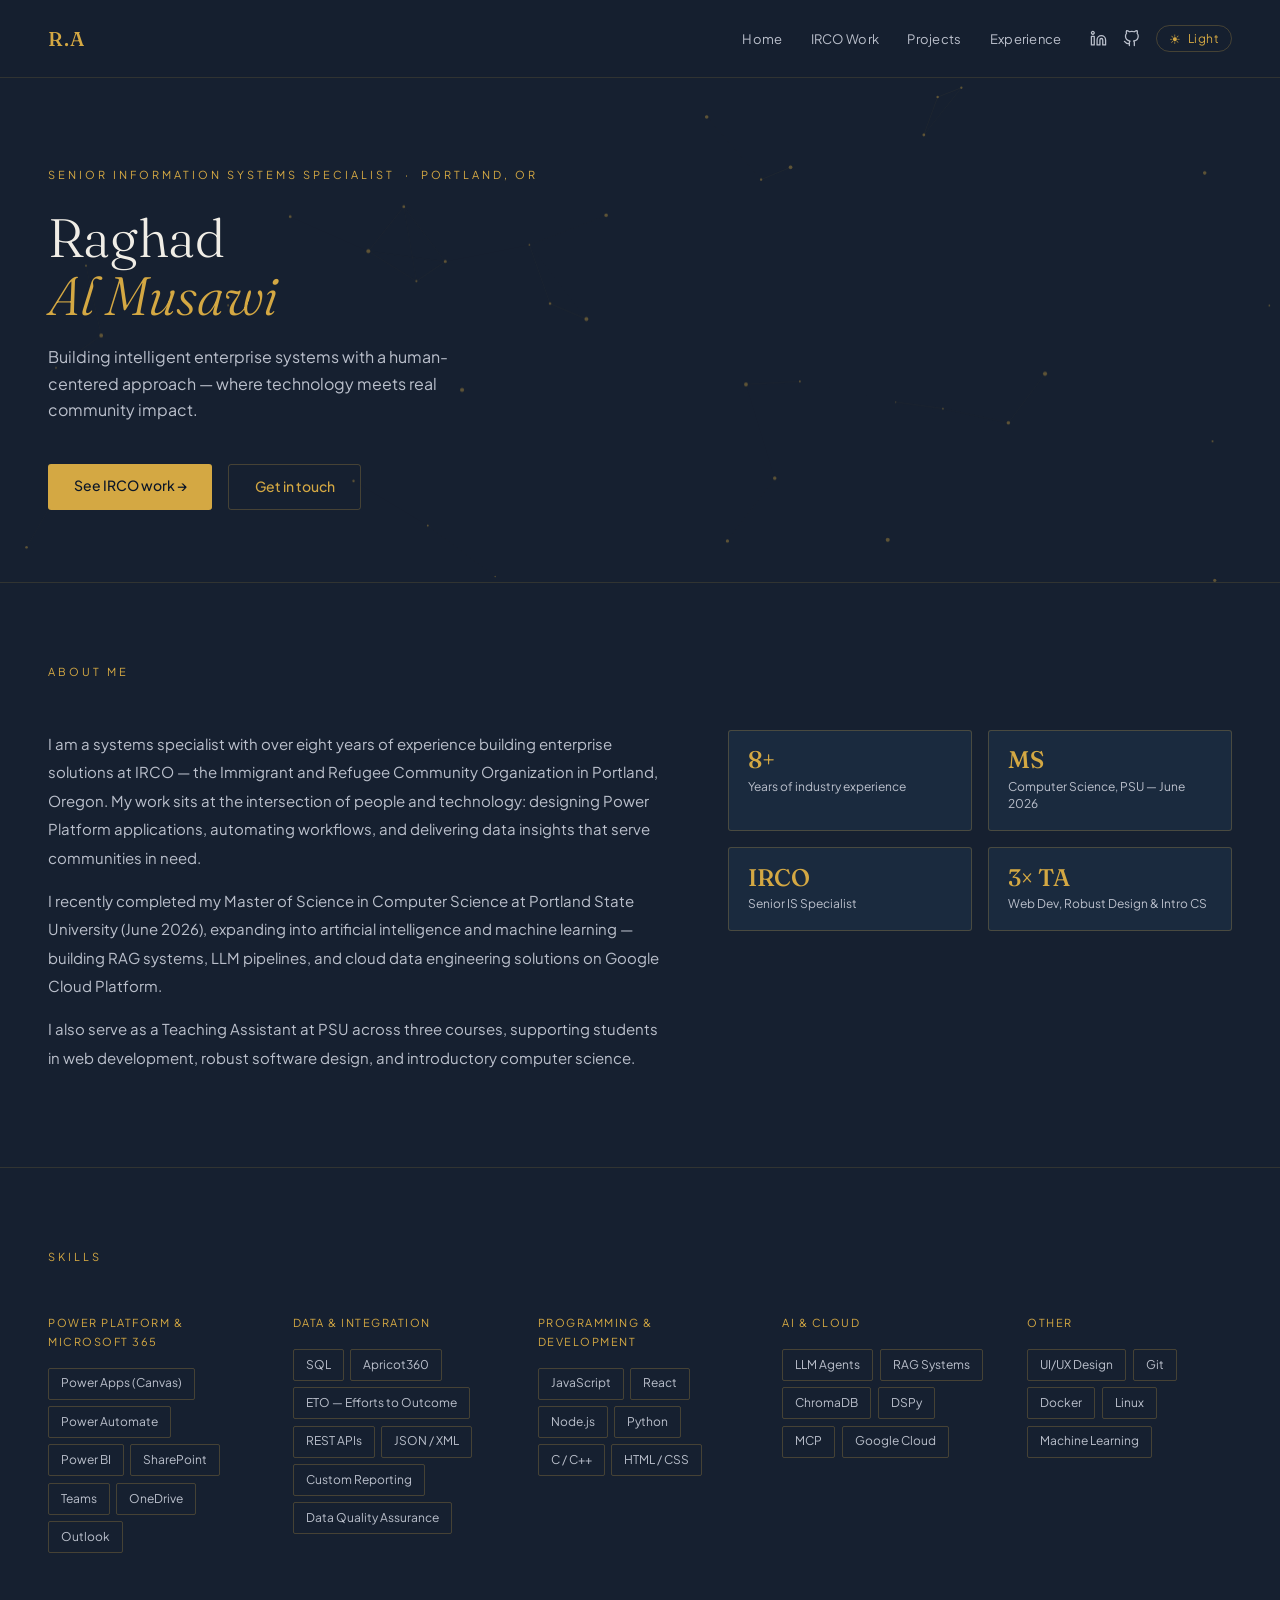
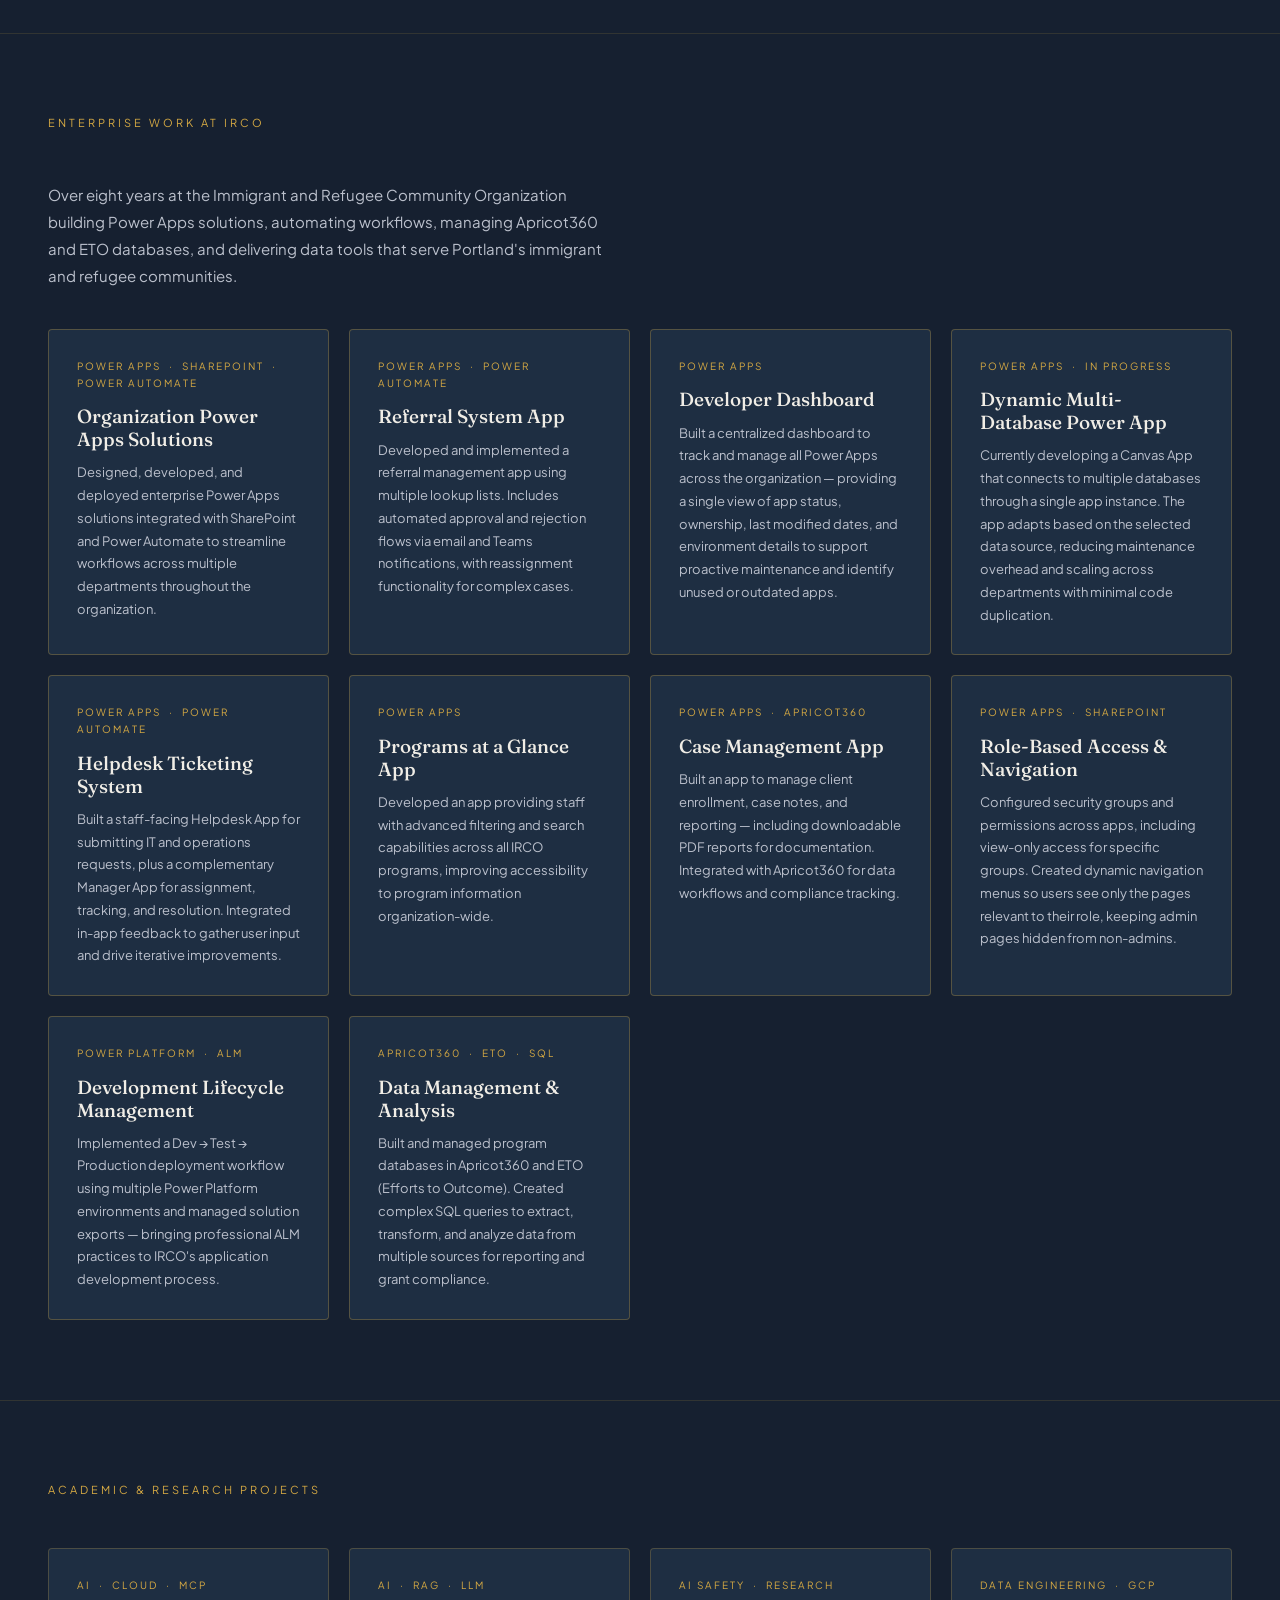
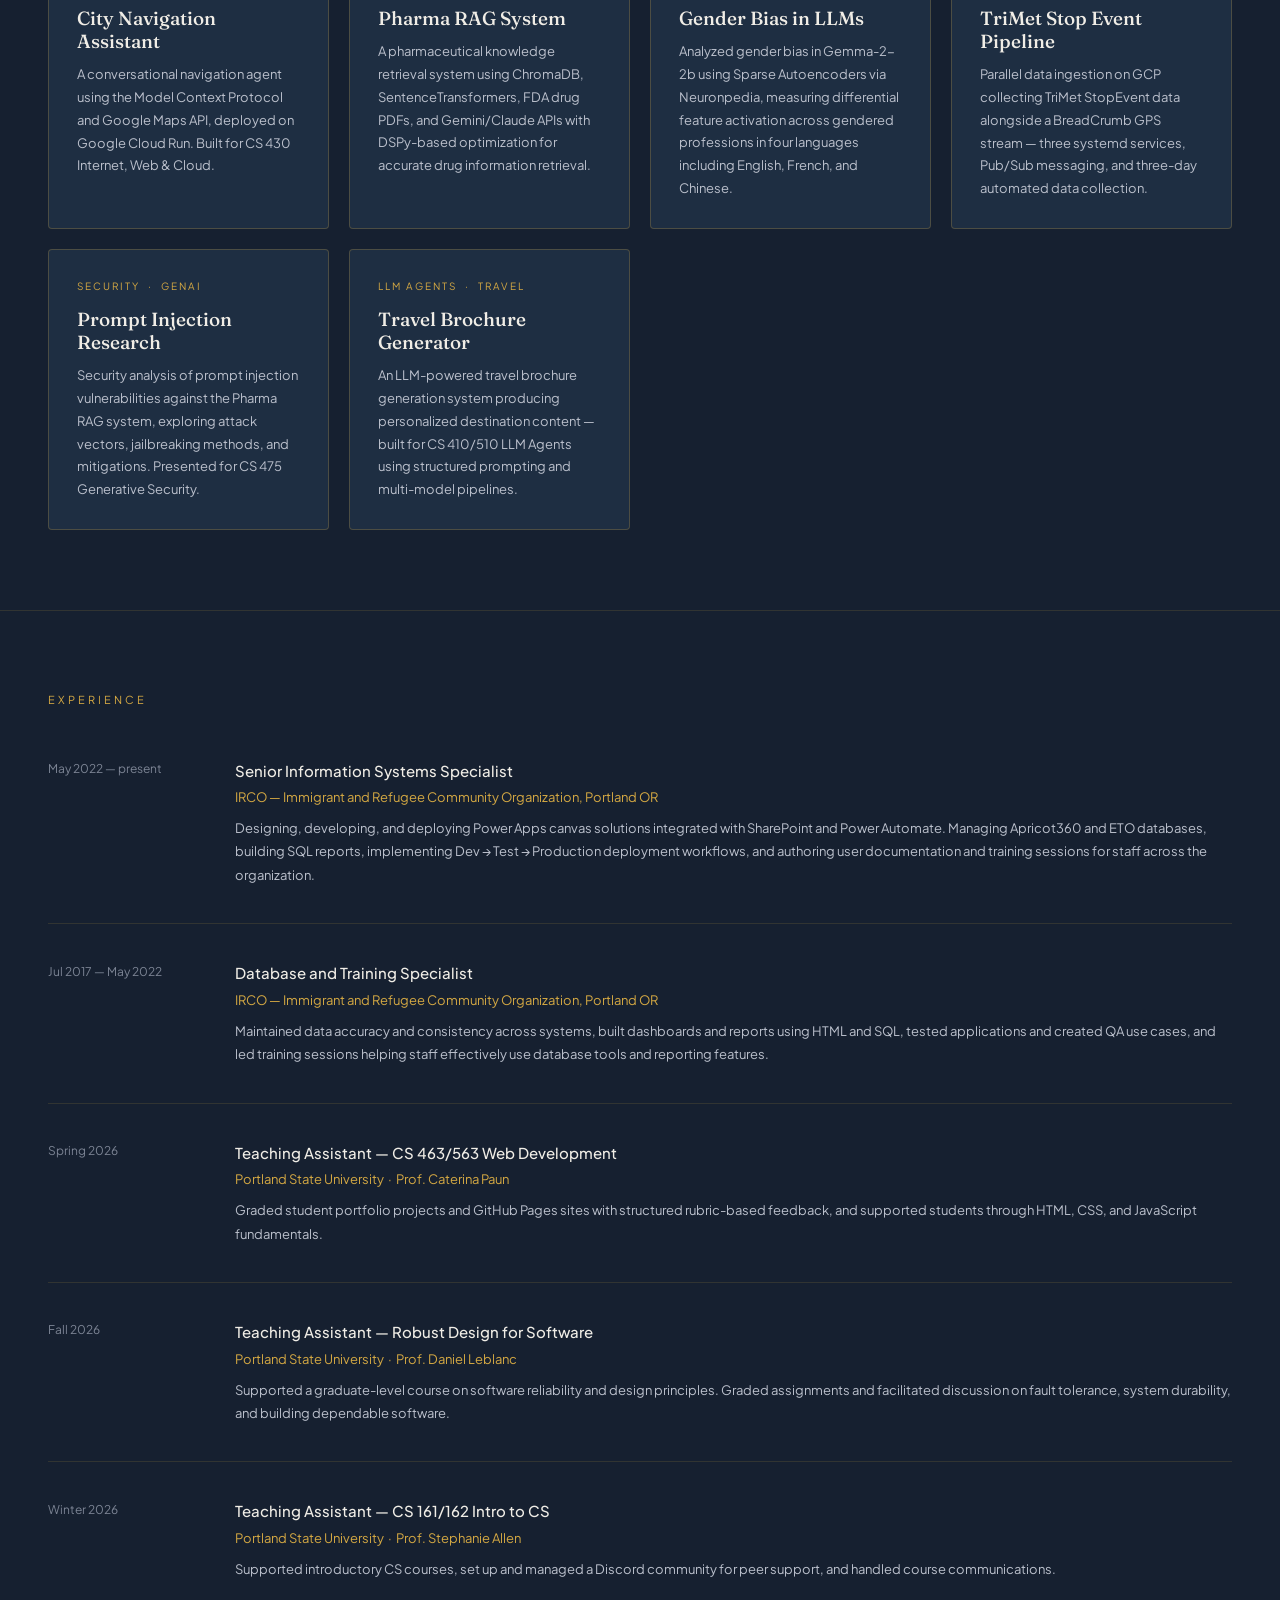
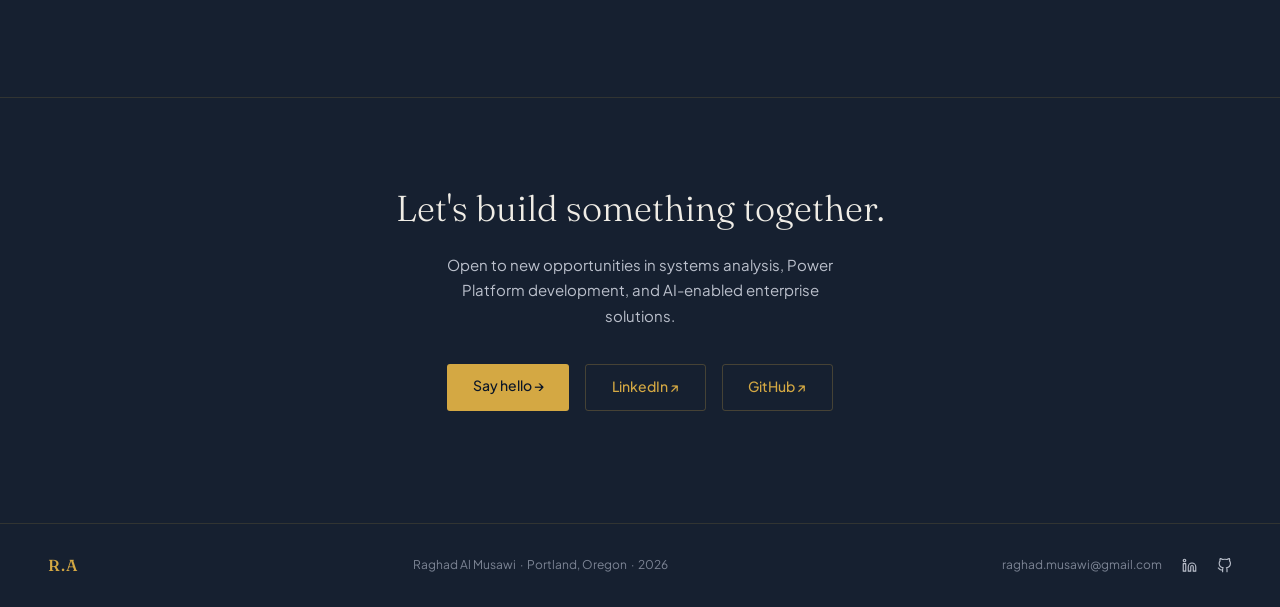
==== portfolio.html @ 2c03943d "my page" ====
<!DOCTYPE html>
<html lang="en">
<head>
  <meta charset="UTF-8">
  <meta name="viewport" content="width=device-width, initial-scale=1.0">
  <meta name="description" content="Portfolio of Raghad Al Musawi — Information Systems, Power Platform, AI, and Data Engineering.">
  <title>Portfolio — Raghad Al Musawi</title>
  <link rel="preconnect" href="https://fonts.googleapis.com">
  <link rel="preconnect" href="https://fonts.gstatic.com" crossorigin>
  <link href="https://fonts.googleapis.com/css2?family=Fraunces:ital,opsz,wght@0,9..144,300;0,9..144,500;1,9..144,300&family=Plus+Jakarta+Sans:wght@400;500&display=swap" rel="stylesheet">
  <link rel="stylesheet" href="style.css">
</head>
<body>

  <!-- ─── Nav ──────────────────────────────── -->
  <nav class="site-nav">
    <a href="index.html" class="nav-logo">R.A</a>
    <div class="nav-right">
      <div class="nav-links">
        <a href="index.html">Home</a>
        <a href="#irco">IRCO Work</a>
        <a href="#projects">Projects</a>
        <a href="#experience">Experience</a>
      </div>
      <div style="display:flex;align-items:center;gap:1rem;">
        <a href="https://www.linkedin.com/in/raghad-al-musawi-6624b6b0/" target="_blank" class="nav-icon" aria-label="LinkedIn">
          <svg width="17" height="17" viewBox="0 0 24 24" fill="none" stroke="currentColor" stroke-width="1.8" stroke-linecap="round" stroke-linejoin="round"><path d="M16 8a6 6 0 0 1 6 6v7h-4v-7a2 2 0 0 0-2-2 2 2 0 0 0-2 2v7h-4v-7a6 6 0 0 1 6-6z"/><rect x="2" y="9" width="4" height="12"/><circle cx="4" cy="4" r="2"/></svg>
        </a>
        <a href="https://github.com/ghaadah" target="_blank" class="nav-icon" aria-label="GitHub">
          <svg width="17" height="17" viewBox="0 0 24 24" fill="none" stroke="currentColor" stroke-width="1.8" stroke-linecap="round" stroke-linejoin="round"><path d="M9 19c-5 1.5-5-2.5-7-3m14 6v-3.87a3.37 3.37 0 0 0-.94-2.61c3.14-.35 6.44-1.54 6.44-7A5.44 5.44 0 0 0 20 4.77 5.07 5.07 0 0 0 19.91 1S18.73.65 16 2.48a13.38 13.38 0 0 0-7 0C6.27.65 5.09 1 5.09 1A5.07 5.07 0 0 0 5 4.77a5.44 5.44 0 0 0-1.5 3.78c0 5.42 3.3 6.61 6.44 7A3.37 3.37 0 0 0 9 18.13V22"/></svg>
        </a>
        <button class="theme-btn" onclick="toggleTheme()" aria-label="Toggle theme">
          <span class="t-icon">☀</span>
          <span class="t-label">Light</span>
        </button>
      </div>
    </div>
  </nav>

  <!-- ─── Hero ──────────────────────────────── -->
  <header class="port-hero">
    <canvas id="hero-canvas"></canvas>
    <div class="hero-inner">
      <p class="eyebrow">Senior Information Systems Specialist &nbsp;·&nbsp; Portland, OR</p>
      <h1>Raghad<br><em>Al Musawi</em></h1>
      <p class="hero-sub">Building intelligent enterprise systems with a human-centered approach — where technology meets real community impact.</p>
      <div class="btn-row">
        <a href="#irco" class="btn btn-solid">See IRCO work →</a>
        <a href="https://mail.google.com/mail/?view=cm&fs=1&to=raghad.musawi@gmail.com&su=Hello%20from%20your%20portfolio" target="_blank" class="btn btn-ghost">Get in touch</a>
      </div>
    </div>
  </header>

  <!-- ─── About ─────────────────────────────── -->
  <section class="section" id="about">
    <p class="sec-label">About me</p>
    <div class="about-grid">
      <div class="about-body">
        <p>I am a systems specialist with over eight years of experience building enterprise solutions at IRCO — the Immigrant and Refugee Community Organization in Portland, Oregon. My work sits at the intersection of people and technology: designing Power Platform applications, automating workflows, and delivering data insights that serve communities in need.</p>
        <p>I recently completed my Master of Science in Computer Science at Portland State University (June 2026), expanding into artificial intelligence and machine learning — building RAG systems, LLM pipelines, and cloud data engineering solutions on Google Cloud Platform.</p>
        <p>I also serve as a Teaching Assistant at PSU across three courses, supporting students in web development, robust software design, and introductory computer science.</p>
      </div>
      <div class="stats">
        <div class="stat">
          <div class="stat-num">8+</div>
          <div class="stat-lbl">Years of industry experience</div>
        </div>
        <div class="stat">
          <div class="stat-num">MS</div>
          <div class="stat-lbl">Computer Science, PSU — June 2026</div>
        </div>
        <div class="stat">
          <div class="stat-num">IRCO</div>
          <div class="stat-lbl">Senior IS Specialist</div>
        </div>
        <div class="stat">
          <div class="stat-num">3× TA</div>
          <div class="stat-lbl">Web Dev, Robust Design &amp; Intro CS</div>
        </div>
      </div>
    </div>
  </section>

  <!-- ─── Skills ─────────────────────────────── -->
  <section class="section reveal" id="skills">
    <p class="sec-label">Skills</p>
    <div class="skills-wrap">
      <div>
        <div class="skill-cat">Power Platform &amp; Microsoft 365</div>
        <div class="badges">
          <span class="badge">Power Apps (Canvas)</span>
          <span class="badge">Power Automate</span>
          <span class="badge">Power BI</span>
          <span class="badge">SharePoint</span>
          <span class="badge">Teams</span>
          <span class="badge">OneDrive</span>
          <span class="badge">Outlook</span>
        </div>
      </div>
      <div>
        <div class="skill-cat">Data &amp; integration</div>
        <div class="badges">
          <span class="badge">SQL</span>
          <span class="badge">Apricot360</span>
          <span class="badge">ETO — Efforts to Outcome</span>
          <span class="badge">REST APIs</span>
          <span class="badge">JSON / XML</span>
          <span class="badge">Custom Reporting</span>
          <span class="badge">Data Quality Assurance</span>
        </div>
      </div>
      <div>
        <div class="skill-cat">Programming &amp; development</div>
        <div class="badges">
          <span class="badge">JavaScript</span>
          <span class="badge">React</span>
          <span class="badge">Node.js</span>
          <span class="badge">Python</span>
          <span class="badge">C / C++</span>
          <span class="badge">HTML / CSS</span>
        </div>
      </div>
      <div>
        <div class="skill-cat">AI &amp; cloud</div>
        <div class="badges">
          <span class="badge">LLM Agents</span>
          <span class="badge">RAG Systems</span>
          <span class="badge">ChromaDB</span>
          <span class="badge">DSPy</span>
          <span class="badge">MCP</span>
          <span class="badge">Google Cloud</span>
        </div>
      </div>
      <div>
        <div class="skill-cat">Other</div>
        <div class="badges">
          <span class="badge">UI/UX Design</span>
          <span class="badge">Git</span>
          <span class="badge">Docker</span>
          <span class="badge">Linux</span>
          <span class="badge">Machine Learning</span>
        </div>
      </div>
    </div>
  </section>

  <!-- ─── IRCO Enterprise Work ─────────────── -->
  <section class="section reveal" id="irco">
    <p class="sec-label">Enterprise work at IRCO</p>
    <p class="section-intro">
      Over eight years at the Immigrant and Refugee Community Organization building Power Apps solutions,
      automating workflows, managing Apricot360 and ETO databases, and delivering data tools that serve
      Portland's immigrant and refugee communities.
    </p>
    <div class="projects-grid">

      <div class="proj-card featured">
        <div class="card-tag">Power Apps &nbsp;·&nbsp; SharePoint &nbsp;·&nbsp; Power Automate</div>
        <h3>Organization Power Apps Solutions</h3>
        <p>Designed, developed, and deployed enterprise Power Apps solutions integrated with SharePoint and Power Automate to streamline workflows across multiple departments throughout the organization.</p>
      </div>

      <div class="proj-card featured">
        <div class="card-tag">Power Apps &nbsp;·&nbsp; Power Automate</div>
        <h3>Referral System App</h3>
        <p>Developed and implemented a referral management app using multiple lookup lists. Includes automated approval and rejection flows via email and Teams notifications, with reassignment functionality for complex cases.</p>
      </div>

      <div class="proj-card featured">
        <div class="card-tag">Power Apps</div>
        <h3>Developer Dashboard</h3>
        <p>Built a centralized dashboard to track and manage all Power Apps across the organization — providing a single view of app status, ownership, last modified dates, and environment details to support proactive maintenance and identify unused or outdated apps.</p>
      </div>

      <div class="proj-card featured">
        <div class="card-tag">Power Apps &nbsp;·&nbsp; In Progress</div>
        <h3>Dynamic Multi-Database Power App</h3>
        <p>Currently developing a Canvas App that connects to multiple databases through a single app instance. The app adapts based on the selected data source, reducing maintenance overhead and scaling across departments with minimal code duplication.</p>
      </div>

      <div class="proj-card featured">
        <div class="card-tag">Power Apps &nbsp;·&nbsp; Power Automate</div>
        <h3>Helpdesk Ticketing System</h3>
        <p>Built a staff-facing Helpdesk App for submitting IT and operations requests, plus a complementary Manager App for assignment, tracking, and resolution. Integrated in-app feedback to gather user input and drive iterative improvements.</p>
      </div>

      <div class="proj-card featured">
        <div class="card-tag">Power Apps</div>
        <h3>Programs at a Glance App</h3>
        <p>Developed an app providing staff with advanced filtering and search capabilities across all IRCO programs, improving accessibility to program information organization-wide.</p>
      </div>

      <div class="proj-card featured">
        <div class="card-tag">Power Apps &nbsp;·&nbsp; Apricot360</div>
        <h3>Case Management App</h3>
        <p>Built an app to manage client enrollment, case notes, and reporting — including downloadable PDF reports for documentation. Integrated with Apricot360 for data workflows and compliance tracking.</p>
      </div>

      <div class="proj-card featured">
        <div class="card-tag">Power Apps &nbsp;·&nbsp; SharePoint</div>
        <h3>Role-Based Access &amp; Navigation</h3>
        <p>Configured security groups and permissions across apps, including view-only access for specific groups. Created dynamic navigation menus so users see only the pages relevant to their role, keeping admin pages hidden from non-admins.</p>
      </div>

      <div class="proj-card featured">
        <div class="card-tag">Power Platform &nbsp;·&nbsp; ALM</div>
        <h3>Development Lifecycle Management</h3>
        <p>Implemented a Dev → Test → Production deployment workflow using multiple Power Platform environments and managed solution exports — bringing professional ALM practices to IRCO's application development process.</p>
      </div>

      <div class="proj-card featured">
        <div class="card-tag">Apricot360 &nbsp;·&nbsp; ETO &nbsp;·&nbsp; SQL</div>
        <h3>Data Management &amp; Analysis</h3>
        <p>Built and managed program databases in Apricot360 and ETO (Efforts to Outcome). Created complex SQL queries to extract, transform, and analyze data from multiple sources for reporting and grant compliance.</p>
      </div>

    </div>
  </section>

  <!-- ─── Academic &amp; Research Projects ───── -->
  <section class="section reveal" id="projects">
    <p class="sec-label">Academic &amp; research projects</p>
    <div class="projects-grid">

      <div class="proj-card">
        <div class="card-tag">AI &nbsp;·&nbsp; Cloud &nbsp;·&nbsp; MCP</div>
        <h3>City Navigation Assistant</h3>
        <p>A conversational navigation agent using the Model Context Protocol and Google Maps API, deployed on Google Cloud Run. Built for CS 430 Internet, Web &amp; Cloud.</p>
      </div>

      <div class="proj-card">
        <div class="card-tag">AI &nbsp;·&nbsp; RAG &nbsp;·&nbsp; LLM</div>
        <h3>Pharma RAG System</h3>
        <p>A pharmaceutical knowledge retrieval system using ChromaDB, SentenceTransformers, FDA drug PDFs, and Gemini/Claude APIs with DSPy-based optimization for accurate drug information retrieval.</p>
      </div>

      <div class="proj-card">
        <div class="card-tag">AI Safety &nbsp;·&nbsp; Research</div>
        <h3>Gender Bias in LLMs</h3>
        <p>Analyzed gender bias in Gemma-2-2b using Sparse Autoencoders via Neuronpedia, measuring differential feature activation across gendered professions in four languages including English, French, and Chinese.</p>
      </div>

      <div class="proj-card">
        <div class="card-tag">Data Engineering &nbsp;·&nbsp; GCP</div>
        <h3>TriMet Stop Event Pipeline</h3>
        <p>Parallel data ingestion on GCP collecting TriMet StopEvent data alongside a BreadCrumb GPS stream — three systemd services, Pub/Sub messaging, and three-day automated data collection.</p>
      </div>

      <div class="proj-card">
        <div class="card-tag">Security &nbsp;·&nbsp; GenAI</div>
        <h3>Prompt Injection Research</h3>
        <p>Security analysis of prompt injection vulnerabilities against the Pharma RAG system, exploring attack vectors, jailbreaking methods, and mitigations. Presented for CS 475 Generative Security.</p>
      </div>

      <div class="proj-card">
        <div class="card-tag">LLM Agents &nbsp;·&nbsp; Travel</div>
        <h3>Travel Brochure Generator</h3>
        <p>An LLM-powered travel brochure generation system producing personalized destination content — built for CS 410/510 LLM Agents using structured prompting and multi-model pipelines.</p>
      </div>

    </div>
  </section>

  <!-- ─── Experience ─────────────────────────── -->
  <section class="section reveal" id="experience">
    <p class="sec-label">Experience</p>
    <div class="exp-list">

      <div class="exp-item">
        <div class="exp-period">May 2022 — present</div>
        <div>
          <div class="exp-role">Senior Information Systems Specialist</div>
          <div class="exp-org">IRCO — Immigrant and Refugee Community Organization, Portland OR</div>
          <div class="exp-desc">Designing, developing, and deploying Power Apps canvas solutions integrated with SharePoint and Power Automate. Managing Apricot360 and ETO databases, building SQL reports, implementing Dev → Test → Production deployment workflows, and authoring user documentation and training sessions for staff across the organization.</div>
        </div>
      </div>

      <div class="exp-item">
        <div class="exp-period">Jul 2017 — May 2022</div>
        <div>
          <div class="exp-role">Database and Training Specialist</div>
          <div class="exp-org">IRCO — Immigrant and Refugee Community Organization, Portland OR</div>
          <div class="exp-desc">Maintained data accuracy and consistency across systems, built dashboards and reports using HTML and SQL, tested applications and created QA use cases, and led training sessions helping staff effectively use database tools and reporting features.</div>
        </div>
      </div>

      <div class="exp-item">
        <div class="exp-period">Spring 2026</div>
        <div>
          <div class="exp-role">Teaching Assistant — CS 463/563 Web Development</div>
          <div class="exp-org">Portland State University &nbsp;·&nbsp; Prof. Caterina Paun</div>
          <div class="exp-desc">Graded student portfolio projects and GitHub Pages sites with structured rubric-based feedback, and supported students through HTML, CSS, and JavaScript fundamentals.</div>
        </div>
      </div>

      <div class="exp-item">
        <div class="exp-period">Fall 2026</div>
        <div>
          <div class="exp-role">Teaching Assistant — Robust Design for Software</div>
          <div class="exp-org">Portland State University &nbsp;·&nbsp; Prof. Daniel Leblanc</div>
          <div class="exp-desc">Supported a graduate-level course on software reliability and design principles. Graded assignments and facilitated discussion on fault tolerance, system durability, and building dependable software.</div>
        </div>
      </div>

      <div class="exp-item">
        <div class="exp-period">Winter 2026</div>
        <div>
          <div class="exp-role">Teaching Assistant — CS 161/162 Intro to CS</div>
          <div class="exp-org">Portland State University &nbsp;·&nbsp; Prof. Stephanie Allen</div>
          <div class="exp-desc">Supported introductory CS courses, set up and managed a Discord community for peer support, and handled course communications.</div>
        </div>
      </div>

    </div>
  </section>

  <!-- ─── Contact ────────────────────────────── -->
  <div class="contact-wrap reveal">
    <h2>Let's build something together.</h2>
    <p>Open to new opportunities in systems analysis, Power Platform development, and AI-enabled enterprise solutions.</p>
    <div class="btn-row" style="justify-content:center;margin-bottom:2rem;">
      <a href="https://mail.google.com/mail/?view=cm&fs=1&to=raghad.musawi@gmail.com&su=Hello%20from%20your%20portfolio" target="_blank" class="btn btn-solid">Say hello →</a>
      <a href="https://www.linkedin.com/in/raghad-al-musawi-6624b6b0/" target="_blank" class="btn btn-ghost">LinkedIn ↗</a>
      <a href="https://github.com/ghaadah" target="_blank" class="btn btn-ghost">GitHub ↗</a>
    </div>
  </div>

  <footer>
    <a href="index.html" class="nav-logo" style="font-size:16px;">R.A</a>
    <p>Raghad Al Musawi &nbsp;·&nbsp; Portland, Oregon &nbsp;·&nbsp; 2026</p>
    <div style="display:flex;gap:1.25rem;align-items:center;">
      <a href="https://mail.google.com/mail/?view=cm&fs=1&to=raghad.musawi@gmail.com&su=Hello%20from%20your%20portfolio" target="_blank" style="font-size:12px;color:var(--faint);transition:color 0.2s;" onmouseover="this.style.color='var(--gold)'" onmouseout="this.style.color='var(--faint)'">raghad.musawi@gmail.com</a>
      <a href="https://www.linkedin.com/in/raghad-al-musawi-6624b6b0/" target="_blank" class="nav-icon" aria-label="LinkedIn">
        <svg width="15" height="15" viewBox="0 0 24 24" fill="none" stroke="currentColor" stroke-width="1.8" stroke-linecap="round" stroke-linejoin="round"><path d="M16 8a6 6 0 0 1 6 6v7h-4v-7a2 2 0 0 0-2-2 2 2 0 0 0-2 2v7h-4v-7a6 6 0 0 1 6-6z"/><rect x="2" y="9" width="4" height="12"/><circle cx="4" cy="4" r="2"/></svg>
      </a>
      <a href="https://github.com/ghaadah" target="_blank" class="nav-icon" aria-label="GitHub">
        <svg width="15" height="15" viewBox="0 0 24 24" fill="none" stroke="currentColor" stroke-width="1.8" stroke-linecap="round" stroke-linejoin="round"><path d="M9 19c-5 1.5-5-2.5-7-3m14 6v-3.87a3.37 3.37 0 0 0-.94-2.61c3.14-.35 6.44-1.54 6.44-7A5.44 5.44 0 0 0 20 4.77 5.07 5.07 0 0 0 19.91 1S18.73.65 16 2.48a13.38 13.38 0 0 0-7 0C6.27.65 5.09 1 5.09 1A5.07 5.07 0 0 0 5 4.77a5.44 5.44 0 0 0-1.5 3.78c0 5.42 3.3 6.61 6.44 7A3.37 3.37 0 0 0 9 18.13V22"/></svg>
      </a>
    </div>
  </footer>

  <script src="script.js"></script>
  <script>
    startConstellation('hero-canvas', { count: 38, maxDist: 110, speed: 0.18 });
    initScrollReveal();
  </script>

</body>
</html>
---- style.css ----
@import url('https://fonts.googleapis.com/css2?family=Fraunces:ital,opsz,wght@0,9..144,300;0,9..144,500;1,9..144,300&family=Plus+Jakarta+Sans:wght@400;500&display=swap');

/* ══════════════════════════════════════════
   THEME TOKENS
══════════════════════════════════════════ */

:root {
  --bg:          #162030;
  --bg-card:     #1E2E42;
  --bg-stat:     #1A2A3E;
  --bg-nav:      rgba(22,32,48,0.92);
  --gold:        #D4A843;
  --gold-dim:    rgba(212,168,67,0.13);
  --gold-edge:   rgba(212,168,67,0.25);
  --text:        #F0EDE6;
  --muted:       #BBC0CC;
  --faint:       #7C8494;
  --border:      rgba(212,168,67,0.14);
  --ease:        0.25s ease;
}

:root.light {
  --bg:        #F4F1E8;
  --bg-card:   #FFFFFF;
  --bg-stat:   #EAE6D8;
  --bg-nav:    rgba(244,241,232,0.92);
  --gold:      #9A6C08;
  --gold-dim:  rgba(154,108,8,0.1);
  --gold-edge: rgba(154,108,8,0.22);
  --text:      #1A2035;
  --muted:     #555C6A;
  --faint:     #8A90A0;
  --border:    rgba(154,108,8,0.14);
}

/* ══════════════════════════════════════════
   RESET
══════════════════════════════════════════ */

*, *::before, *::after { box-sizing: border-box; margin: 0; padding: 0; }
html   { scroll-behavior: smooth; -webkit-font-smoothing: antialiased; }
body   { background: var(--bg); color: var(--text); font-family: 'Plus Jakarta Sans', sans-serif;
         font-size: 16px; line-height: 1.7; transition: background 0.35s ease, color 0.35s ease; }
a      { color: inherit; text-decoration: none; }
button { font-family: inherit; cursor: pointer; }

/* ══════════════════════════════════════════
   SHARED NAV
══════════════════════════════════════════ */

.site-nav {
  display: flex;
  align-items: center;
  justify-content: space-between;
  padding: 1.35rem 3rem;
  border-bottom: 0.5px solid var(--border);
  backdrop-filter: blur(10px);
  -webkit-backdrop-filter: blur(10px);
  position: sticky;
  top: 0;
  z-index: 100;
  background: var(--bg-nav);
  transition: background 0.35s ease, border-color 0.35s ease;
}
.nav-logo {
  font-family: 'Fraunces', serif;
  font-size: 20px;
  font-weight: 500;
  color: var(--gold);
  letter-spacing: 1px;
  transition: color 0.35s;
}
.nav-right  { display: flex; align-items: center; gap: 1.75rem; }
.nav-links  { display: flex; gap: 1.75rem; }
.nav-links a {
  font-size: 13px;
  color: var(--muted);
  letter-spacing: 0.3px;
  transition: color var(--ease);
}
.nav-links a:hover { color: var(--gold); }

/* ─── Theme toggle ─────────────────────── */

.theme-btn {
  background: none;
  border: 0.5px solid var(--gold-edge);
  border-radius: 40px;
  padding: 0.3rem 0.75rem;
  display: flex;
  align-items: center;
  gap: 0.4rem;
  color: var(--gold);
  font-size: 12px;
  letter-spacing: 0.5px;
  transition: background var(--ease), border-color var(--ease), color 0.35s;
}
.theme-btn:hover     { background: var(--gold-dim); }
.theme-btn .t-icon   { font-size: 13px; transition: transform 0.5s ease; }
.theme-btn:hover .t-icon { transform: rotate(20deg); }

.nav-icon { color: var(--muted); transition: color var(--ease); display: flex; align-items: center; }
.nav-icon:hover { color: var(--gold); }

/* ─── Footer ───────────────────────────── */

footer {
  border-top: 0.5px solid var(--border);
  padding: 1.75rem 3rem;
  display: flex;
  justify-content: space-between;
  align-items: center;
  transition: border-color 0.35s;
}
footer p { font-size: 12px; color: var(--faint); }

/* ══════════════════════════════════════════
   SHARED BUTTONS
══════════════════════════════════════════ */

.btn {
  display: inline-block;
  padding: 0.65rem 1.6rem;
  border-radius: 3px;
  font-size: 14px;
  font-family: 'Plus Jakarta Sans', sans-serif;
  font-weight: 500;
  cursor: pointer;
  text-decoration: none;
  transition: opacity var(--ease), background 0.35s, border-color 0.35s, color 0.35s;
}
.btn:hover   { opacity: 0.85; }
.btn-solid   { background: var(--gold); color: #0B1628; }
:root.light .btn-solid { color: #fff; }
.btn-ghost   { border: 0.5px solid var(--gold-edge); color: var(--gold); }
.btn-row     { display: flex; gap: 1rem; flex-wrap: wrap; }

/* ══════════════════════════════════════════
   SCROLL REVEAL
══════════════════════════════════════════ */

.reveal {
  opacity: 0;
  transform: translateY(22px);
  transition: opacity 0.65s ease, transform 0.65s ease;
}
.reveal.visible { opacity: 1; transform: translateY(0); }

/* ══════════════════════════════════════════
   HOME PAGE  (index.html)
══════════════════════════════════════════ */

.home-hero {
  display: grid;
  grid-template-columns: 1fr 1fr;
  min-height: calc(100vh - 68px);
}

/* Left panel */
.hero-left {
  padding: 2.5rem 3.5rem 2.5rem 3rem;
  display: flex;
  flex-direction: column;
  justify-content: center;
  position: relative;
  z-index: 1;
}
.logo-mark { display: none; }
@keyframes spin-slow { to { transform: rotate(360deg); } }

.home-site-name {
  font-family: 'Fraunces', serif;
  font-size: 18px;
  font-weight: 500;
  color: var(--muted);
  margin-bottom: 0.1rem;
  transition: color 0.35s;
}
.home-tagline {
  font-size: 14px;
  color: var(--faint);
  margin-bottom: 3rem;
  line-height: 1.55;
  transition: color 0.35s;
}
.home-tagline em { font-style: italic; color: var(--gold); transition: color 0.35s; }
.cursor {
  display: inline-block;
  color: var(--gold);
  animation: blink 1.1s step-end infinite;
  margin-left: 2px;
}
@keyframes blink { 0%,100%{ opacity:1; } 50%{ opacity:0; } }

.home-greeting { font-size: 15px; color: var(--muted); margin-bottom: 1.25rem; transition: color 0.35s; }
.home-bio {
  font-size: 14.5px;
  color: var(--muted);
  max-width: 440px;
  line-height: 1.95;
  margin-bottom: 2.75rem;
  transition: color 0.35s;
}
.home-bio em  { font-style: italic; color: var(--text); }
.home-bio a   { color: var(--gold); border-bottom: 0.5px solid var(--gold-edge); transition: border-color 0.2s; }
.home-bio a:hover { border-color: var(--gold); }

.home-links      { display: flex; gap: 2.25rem; flex-wrap: wrap; }
.home-links a    {
  font-size: 15px;
  color: var(--gold);
  border-bottom: 0.5px solid var(--gold-edge);
  padding-bottom: 2px;
  transition: border-color 0.2s, opacity 0.2s, color 0.35s;
}
.home-links a:hover { opacity: 0.75; border-color: var(--gold); }

/* Right panel — animated canvas */
.hero-right {
  position: relative;
  background: transparent;
  overflow: hidden;
}
#net-canvas {
  position: absolute;
  inset: 0;
  width: 100%;
  height: 100%;
}
.hero-right::before {
  content: '';
  position: absolute;
  inset: 0;
  background: linear-gradient(to right, var(--bg) 0%, transparent 15%);
  z-index: 1;
  pointer-events: none;
  transition: background 0.35s;
}

/* ── Home stats strip ───────────────────── */
.home-stats {
  display: grid;
  grid-template-columns: repeat(4, 1fr);
  gap: 1rem;
  padding: 2.5rem 3rem;
  border-top: 0.5px solid var(--border);
  transition: border-color 0.35s;
}
@media (max-width: 860px) { .home-stats { grid-template-columns: repeat(2, 1fr); } }
@media (max-width: 480px) { .home-stats { grid-template-columns: 1fr; padding: 2rem 1.5rem; } }

/* ══════════════════════════════════════════
   PORTFOLIO PAGE  (portfolio.html)
══════════════════════════════════════════ */

/* ─── Hero ─────────────────────────────── */
.port-hero {
  position: relative;
  padding: 5.5rem 3rem 4.5rem;
  overflow: hidden;
  border-bottom: 0.5px solid var(--border);
  transition: border-color 0.35s;
}
#hero-canvas {
  position: absolute; inset: 0;
  width: 100%; height: 100%;
  pointer-events: none;
}
.hero-inner  { position: relative; z-index: 1; max-width: 600px; }
.eyebrow {
  font-size: 11px; letter-spacing: 3px; text-transform: uppercase;
  color: var(--gold); margin-bottom: 1.5rem; transition: color 0.35s;
}
.port-hero h1 {
  font-family: 'Fraunces', serif; font-size: 54px; font-weight: 300;
  line-height: 1.07; color: var(--text); margin-bottom: 1.25rem; transition: color 0.35s;
}
.port-hero h1 em { font-style: italic; color: var(--gold); transition: color 0.35s; }
.hero-sub {
  font-size: 16px; color: var(--muted); margin-bottom: 2.5rem;
  max-width: 410px; line-height: 1.65; transition: color 0.35s;
}

/* ─── Sections ─────────────────────────── */
.section { padding: 5rem 3rem; transition: border-color 0.35s; }
.section + .section { border-top: 0.5px solid var(--border); }
.sec-label {
  font-size: 11px; letter-spacing: 3px; text-transform: uppercase;
  color: var(--gold); margin-bottom: 3rem; transition: color 0.35s;
}
.section-intro {
  font-size: 15px; color: var(--muted); max-width: 560px;
  margin-bottom: 2.5rem; line-height: 1.8; transition: color 0.35s;
}

/* ─── About ─────────────────────────────── */
.about-grid { display: grid; grid-template-columns: 1.1fr 0.9fr; gap: 4rem; align-items: start; }
.about-body p {
  font-size: 15px; color: var(--muted); line-height: 1.9;
  margin-bottom: 0.9rem; transition: color 0.35s;
}
.stats { display: grid; grid-template-columns: 1fr 1fr; gap: 1rem; }
.stat {
  border: 0.5px solid var(--gold-edge); border-radius: 3px;
  padding: 1.1rem 1.2rem; background: var(--bg-stat);
  transition: background 0.35s, border-color 0.35s;
}
.stat-num  {
  font-family: 'Fraunces', serif; font-size: 24px;
  font-weight: 500; color: var(--gold); line-height: 1; transition: color 0.35s;
}
.stat-lbl { font-size: 12px; color: var(--muted); margin-top: 0.4rem; line-height: 1.4; transition: color 0.35s; }

/* ─── Skills ─────────────────────────────── */
.skills-wrap { display: grid; grid-template-columns: repeat(auto-fill, minmax(185px, 1fr)); gap: 2.5rem; }
.skill-cat   {
  font-size: 11px; letter-spacing: 1.5px; text-transform: uppercase;
  color: var(--gold); margin-bottom: 1rem; transition: color 0.35s;
}
.badges { display: flex; flex-wrap: wrap; gap: 0.4rem; }
.badge  {
  font-size: 12px; padding: 0.3rem 0.75rem;
  border: 0.5px solid var(--gold-edge); border-radius: 2px; color: var(--muted);
  transition: border-color var(--ease), color var(--ease), background 0.35s;
}
.badge:hover { border-color: rgba(212,168,67,0.5); color: var(--text); }

/* ─── Project cards ──────────────────────── */
.projects-grid { display: grid; grid-template-columns: repeat(auto-fill, minmax(265px, 1fr)); gap: 1.25rem; }
.proj-card {
  border: 0.5px solid var(--gold-edge); border-radius: 4px;
  padding: 1.75rem; background: var(--bg-card);
  transition: border-color var(--ease), background 0.35s;
  cursor: default;
}
.proj-card:hover      { border-color: rgba(212,168,67,0.4); }
.proj-card.featured   { border-color: rgba(212,168,67,0.3); }
.card-tag {
  font-size: 10px; letter-spacing: 2px; text-transform: uppercase;
  color: var(--gold); margin-bottom: 0.85rem; transition: color 0.35s;
}
.proj-card h3 {
  font-family: 'Fraunces', serif; font-size: 19px; font-weight: 500;
  color: var(--text); margin-bottom: 0.65rem; line-height: 1.2; transition: color 0.35s;
}
.proj-card p { font-size: 13px; color: var(--muted); line-height: 1.75; transition: color 0.35s; }

/* ─── Experience ─────────────────────────── */
.exp-list { display: flex; flex-direction: column; gap: 0; }
.exp-item {
  display: grid; grid-template-columns: 155px 1fr;
  gap: 2rem; padding: 2.25rem 0;
  border-bottom: 0.5px solid var(--border); transition: border-color 0.35s;
}
.exp-item:first-child { padding-top: 0; }
.exp-item:last-child  { border-bottom: none; }
.exp-period { font-size: 12px; color: var(--faint); padding-top: 0.15rem; line-height: 1.5; transition: color 0.35s; }
.exp-role   { font-size: 15px; font-weight: 500; color: var(--text); margin-bottom: 0.2rem; transition: color 0.35s; }
.exp-org    { font-size: 13px; color: var(--gold); margin-bottom: 0.55rem; transition: color 0.35s; }
.exp-desc   { font-size: 13px; color: var(--muted); line-height: 1.8; transition: color 0.35s; }

/* ─── Contact CTA ─────────────────────────── */
.contact-wrap {
  text-align: center; padding: 5rem 3rem;
  border-top: 0.5px solid var(--border); transition: border-color 0.35s;
}
.contact-wrap h2 {
  font-family: 'Fraunces', serif; font-size: 36px;
  font-weight: 300; color: var(--text); margin-bottom: 0.75rem; transition: color 0.35s;
}
.contact-wrap p {
  color: var(--muted); font-size: 15px; margin-bottom: 2.25rem;
  max-width: 400px; margin-left: auto; margin-right: auto; transition: color 0.35s;
}

/* ══════════════════════════════════════════
   RESPONSIVE
══════════════════════════════════════════ */

@media (max-width: 860px) {
  .home-hero            { grid-template-columns: 1fr; }
  .hero-right           { height: 320px; }
  .hero-right::before   { background: linear-gradient(to bottom, var(--bg) 0%, transparent 20%); }
  .hero-left            { padding: 3rem 1.5rem; }
}
@media (max-width: 680px) {
  .site-nav   { padding: 1.1rem 1.5rem; }
  .nav-links  { display: none; }
  .port-hero  { padding: 3.5rem 1.5rem; }
  .port-hero h1 { font-size: 38px; }
  .section    { padding: 3.5rem 1.5rem; }
  .about-grid { grid-template-columns: 1fr; gap: 2.5rem; }
  .exp-item   { grid-template-columns: 1fr; gap: 0.4rem; }
  .contact-wrap { padding: 3.5rem 1.5rem; }
  footer      { flex-direction: column; gap: 0.5rem; text-align: center; }
}
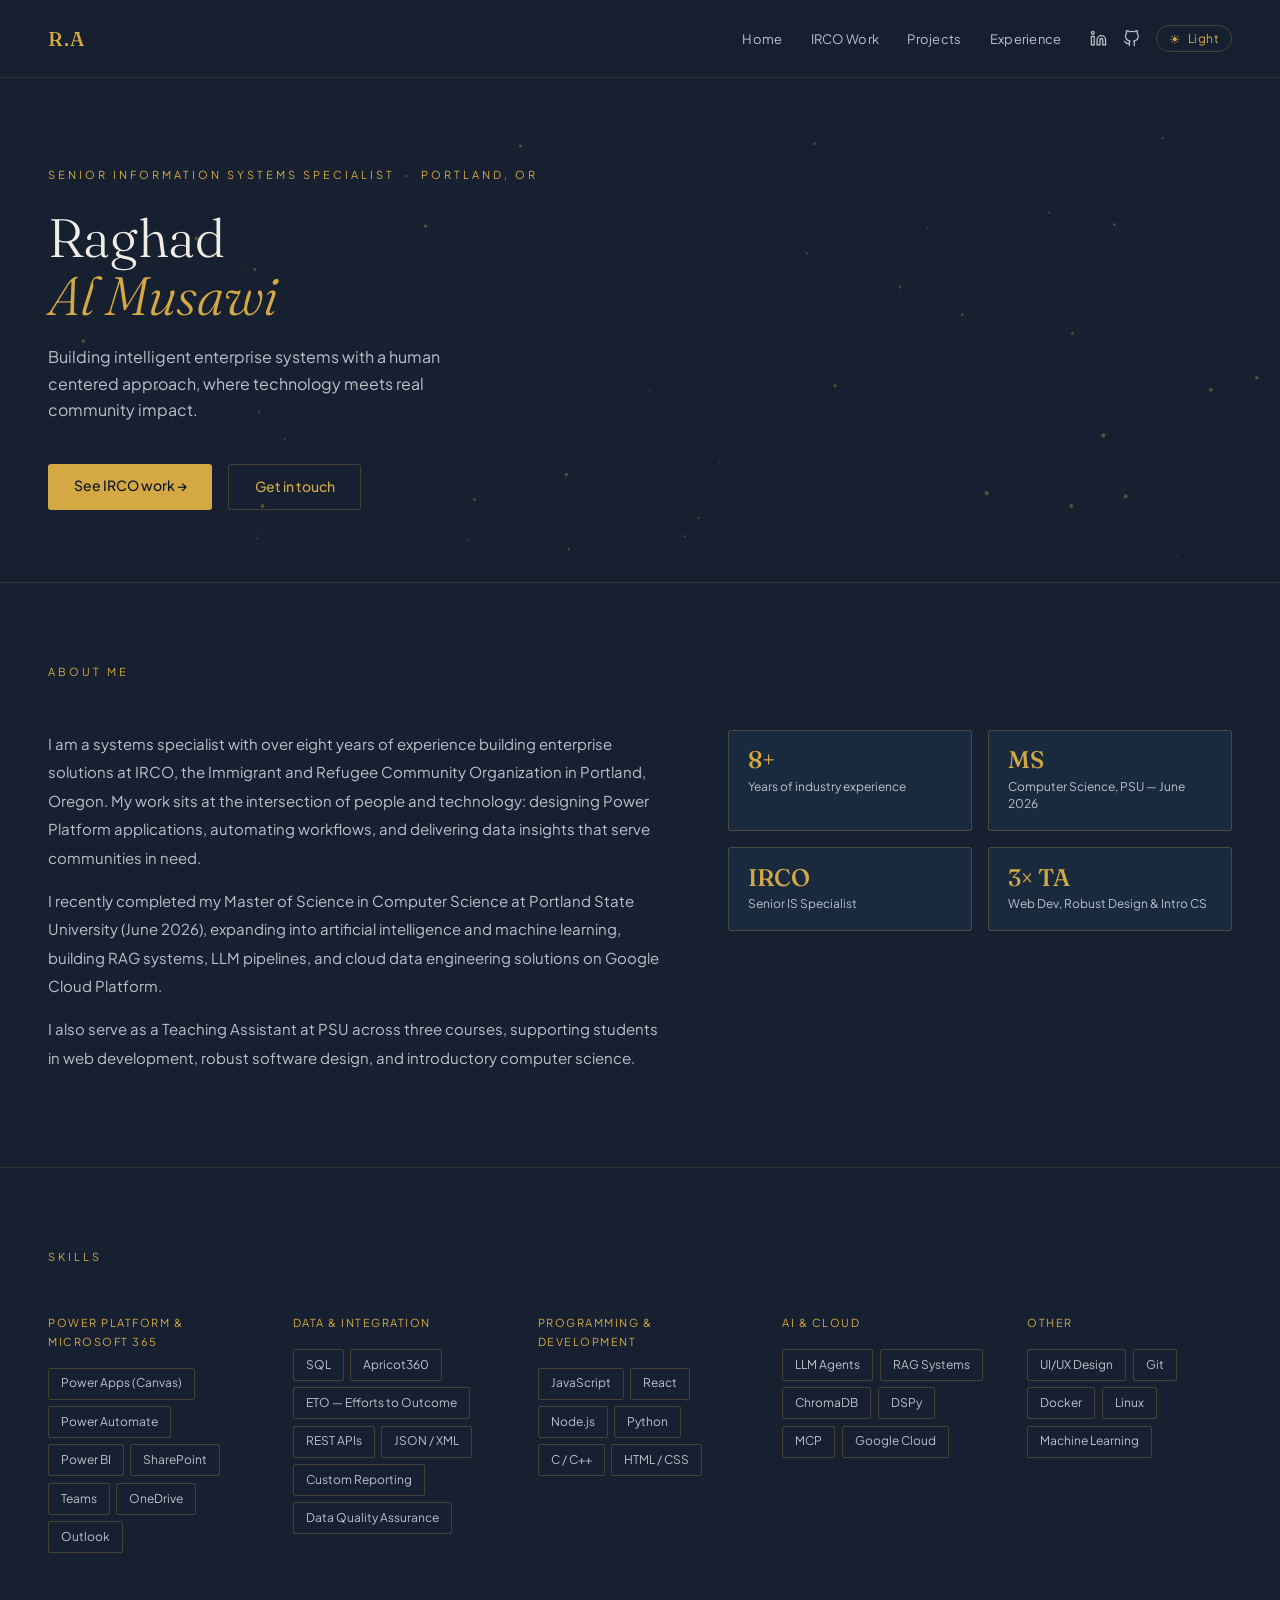
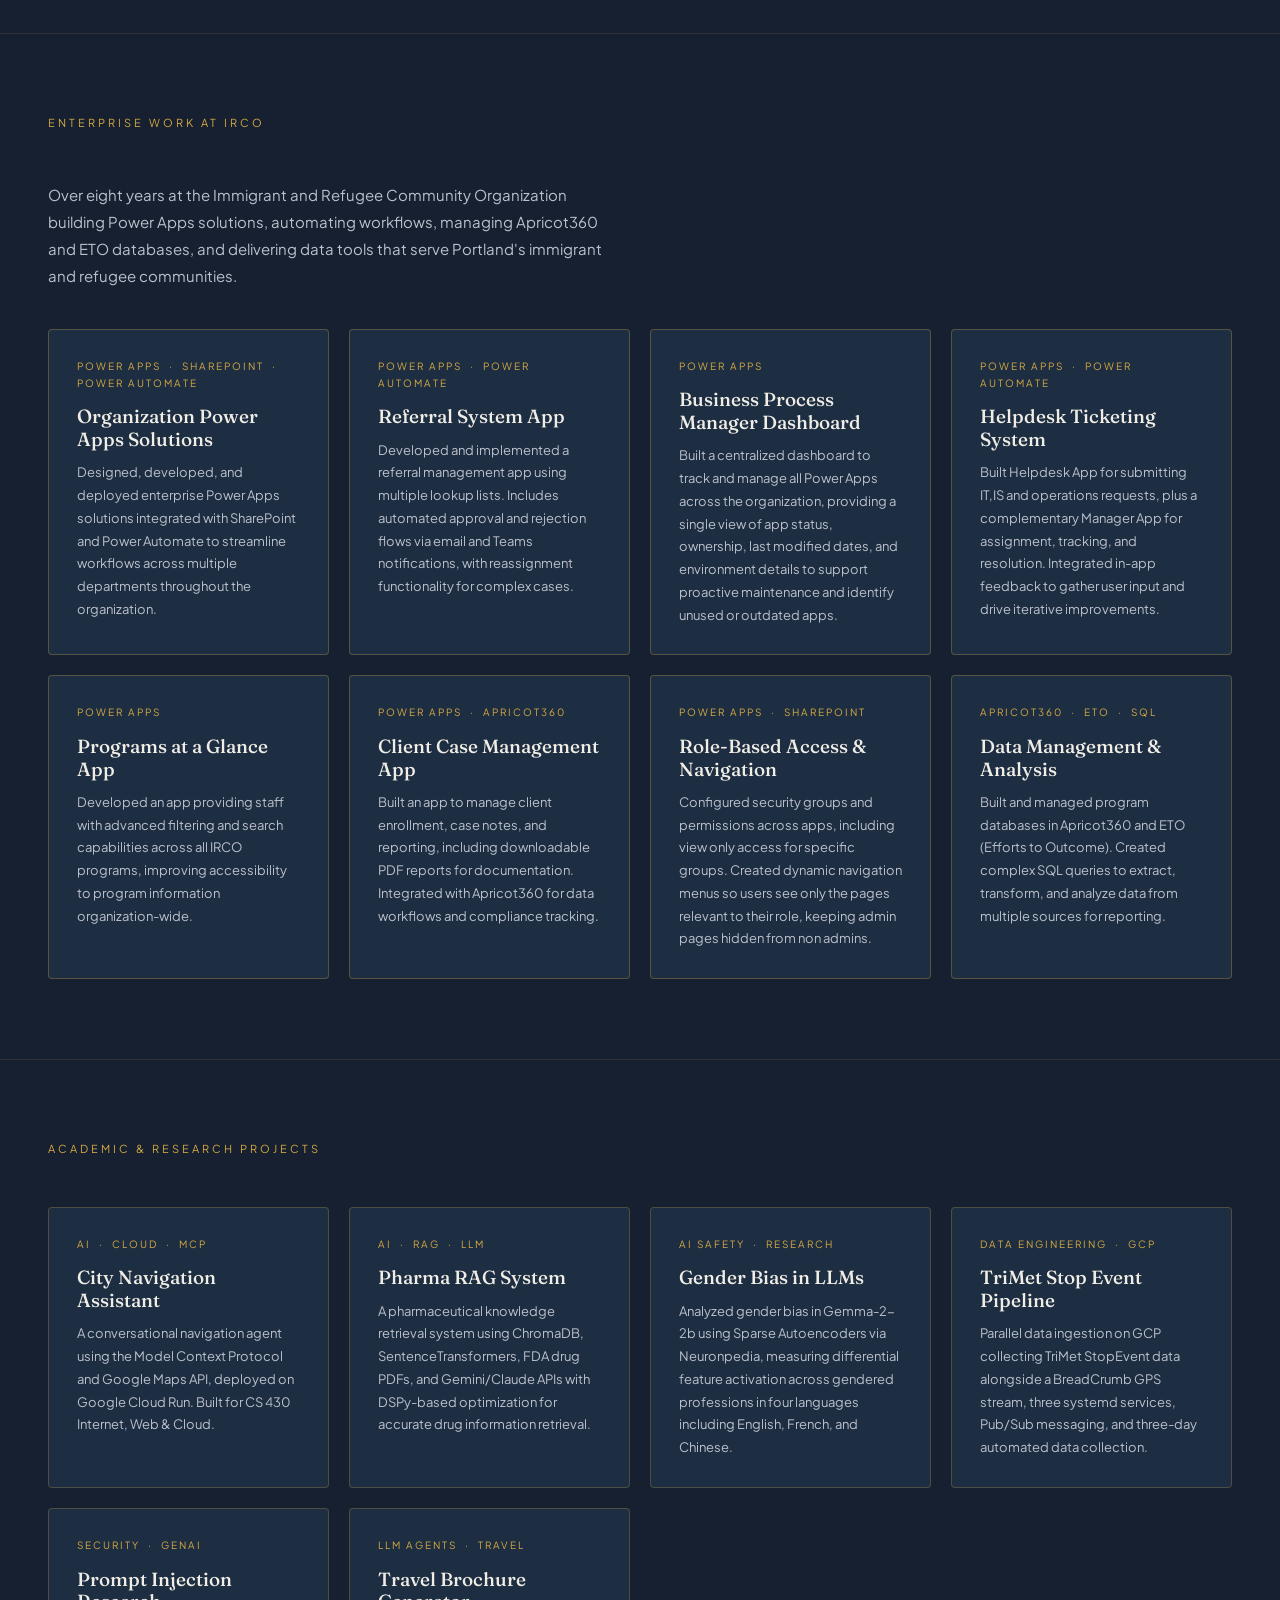
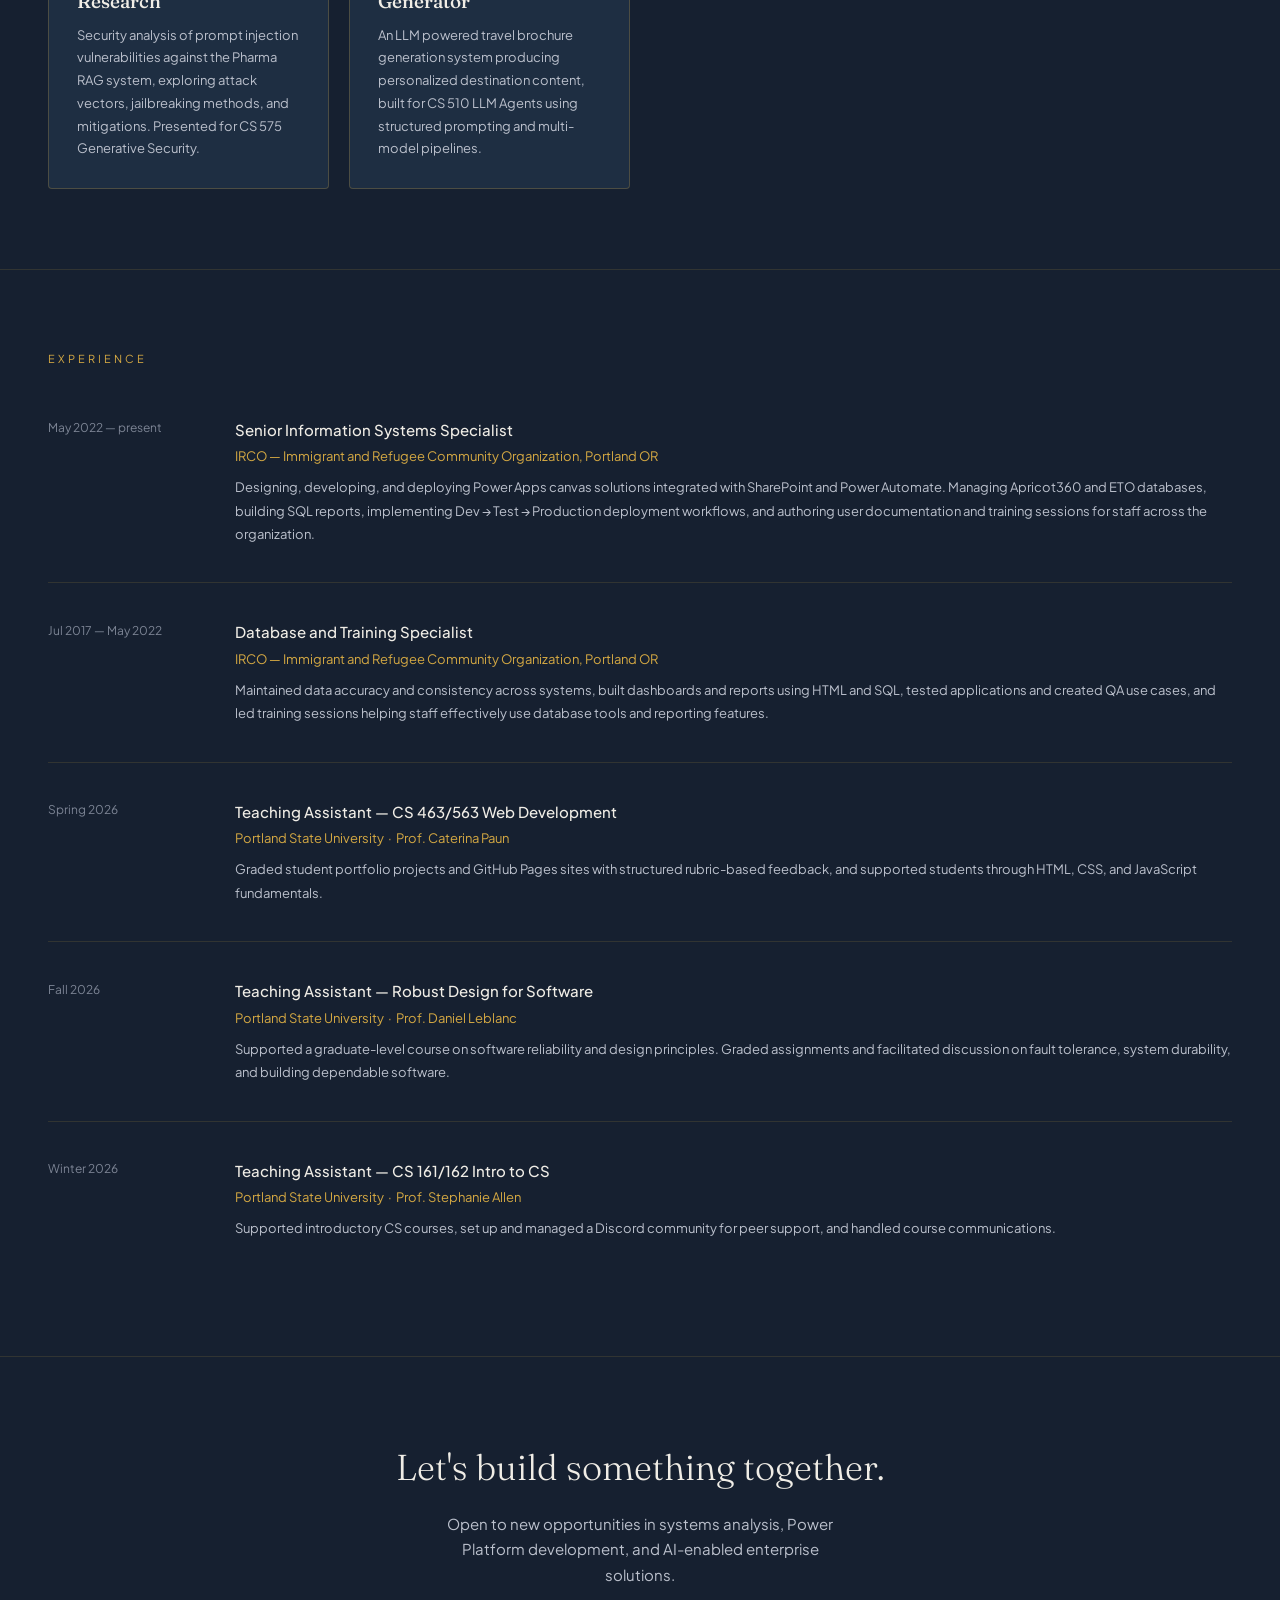
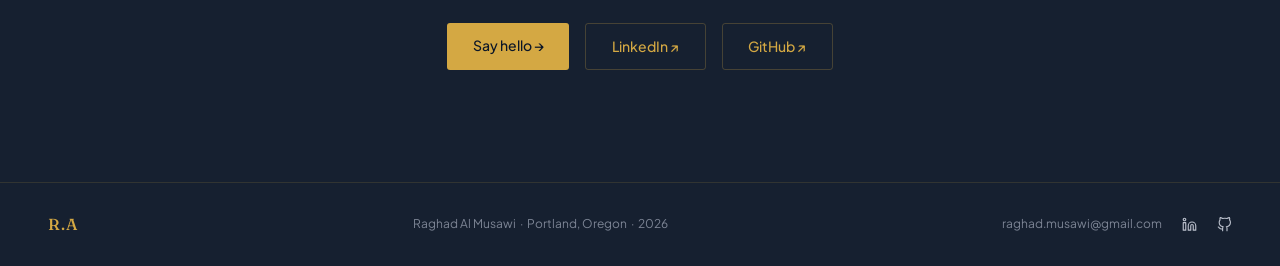
==== commit 9a7427b1: "Refine portfolio text for clarity and consistency Updated text for clarity and consistency throughou" ====
--- a/portfolio.html
+++ b/portfolio.html
@@ -43,7 +43,7 @@
     <div class="hero-inner">
       <p class="eyebrow">Senior Information Systems Specialist &nbsp;·&nbsp; Portland, OR</p>
       <h1>Raghad<br><em>Al Musawi</em></h1>
-      <p class="hero-sub">Building intelligent enterprise systems with a human-centered approach — where technology meets real community impact.</p>
+      <p class="hero-sub">Building intelligent enterprise systems with a human centered approach, where technology meets real community impact.</p>
       <div class="btn-row">
         <a href="#irco" class="btn btn-solid">See IRCO work →</a>
         <a href="https://mail.google.com/mail/?view=cm&fs=1&to=raghad.musawi@gmail.com&su=Hello%20from%20your%20portfolio" target="_blank" class="btn btn-ghost">Get in touch</a>
@@ -56,8 +56,8 @@
     <p class="sec-label">About me</p>
     <div class="about-grid">
       <div class="about-body">
-        <p>I am a systems specialist with over eight years of experience building enterprise solutions at IRCO — the Immigrant and Refugee Community Organization in Portland, Oregon. My work sits at the intersection of people and technology: designing Power Platform applications, automating workflows, and delivering data insights that serve communities in need.</p>
-        <p>I recently completed my Master of Science in Computer Science at Portland State University (June 2026), expanding into artificial intelligence and machine learning — building RAG systems, LLM pipelines, and cloud data engineering solutions on Google Cloud Platform.</p>
+        <p>I am a systems specialist with over eight years of experience building enterprise solutions at IRCO, the Immigrant and Refugee Community Organization in Portland, Oregon. My work sits at the intersection of people and technology: designing Power Platform applications, automating workflows, and delivering data insights that serve communities in need.</p>
+        <p>I recently completed my Master of Science in Computer Science at Portland State University (June 2026), expanding into artificial intelligence and machine learning, building RAG systems, LLM pipelines, and cloud data engineering solutions on Google Cloud Platform.</p>
         <p>I also serve as a Teaching Assistant at PSU across three courses, supporting students in web development, robust software design, and introductory computer science.</p>
       </div>
       <div class="stats">
@@ -168,20 +168,15 @@
 
       <div class="proj-card featured">
         <div class="card-tag">Power Apps</div>
-        <h3>Developer Dashboard</h3>
-        <p>Built a centralized dashboard to track and manage all Power Apps across the organization — providing a single view of app status, ownership, last modified dates, and environment details to support proactive maintenance and identify unused or outdated apps.</p>
-      </div>
-
-      <div class="proj-card featured">
-        <div class="card-tag">Power Apps &nbsp;·&nbsp; In Progress</div>
-        <h3>Dynamic Multi-Database Power App</h3>
-        <p>Currently developing a Canvas App that connects to multiple databases through a single app instance. The app adapts based on the selected data source, reducing maintenance overhead and scaling across departments with minimal code duplication.</p>
-      </div>
-
+        <h3>Business Process Manager Dashboard</h3>
+        <p>Built a centralized dashboard to track and manage all Power Apps across the organization, providing a single view of app status, ownership, last modified dates, and environment details to support proactive maintenance and identify unused or outdated apps.</p>
+      </div>
+
+      
       <div class="proj-card featured">
         <div class="card-tag">Power Apps &nbsp;·&nbsp; Power Automate</div>
         <h3>Helpdesk Ticketing System</h3>
-        <p>Built a staff-facing Helpdesk App for submitting IT and operations requests, plus a complementary Manager App for assignment, tracking, and resolution. Integrated in-app feedback to gather user input and drive iterative improvements.</p>
+        <p>Built Helpdesk App for submitting IT,IS and operations requests, plus a complementary Manager App for assignment, tracking, and resolution. Integrated in-app feedback to gather user input and drive iterative improvements.</p>
       </div>
 
       <div class="proj-card featured">
@@ -192,26 +187,20 @@
 
       <div class="proj-card featured">
         <div class="card-tag">Power Apps &nbsp;·&nbsp; Apricot360</div>
-        <h3>Case Management App</h3>
-        <p>Built an app to manage client enrollment, case notes, and reporting — including downloadable PDF reports for documentation. Integrated with Apricot360 for data workflows and compliance tracking.</p>
+        <h3>Client Case Management App</h3>
+        <p>Built an app to manage client enrollment, case notes, and reporting, including downloadable PDF reports for documentation. Integrated with Apricot360 for data workflows and compliance tracking.</p>
       </div>
 
       <div class="proj-card featured">
         <div class="card-tag">Power Apps &nbsp;·&nbsp; SharePoint</div>
         <h3>Role-Based Access &amp; Navigation</h3>
-        <p>Configured security groups and permissions across apps, including view-only access for specific groups. Created dynamic navigation menus so users see only the pages relevant to their role, keeping admin pages hidden from non-admins.</p>
-      </div>
-
-      <div class="proj-card featured">
-        <div class="card-tag">Power Platform &nbsp;·&nbsp; ALM</div>
-        <h3>Development Lifecycle Management</h3>
-        <p>Implemented a Dev → Test → Production deployment workflow using multiple Power Platform environments and managed solution exports — bringing professional ALM practices to IRCO's application development process.</p>
+        <p>Configured security groups and permissions across apps, including view only access for specific groups. Created dynamic navigation menus so users see only the pages relevant to their role, keeping admin pages hidden from non admins.</p>
       </div>
 
       <div class="proj-card featured">
         <div class="card-tag">Apricot360 &nbsp;·&nbsp; ETO &nbsp;·&nbsp; SQL</div>
         <h3>Data Management &amp; Analysis</h3>
-        <p>Built and managed program databases in Apricot360 and ETO (Efforts to Outcome). Created complex SQL queries to extract, transform, and analyze data from multiple sources for reporting and grant compliance.</p>
+        <p>Built and managed program databases in Apricot360 and ETO (Efforts to Outcome). Created complex SQL queries to extract, transform, and analyze data from multiple sources for reporting.</p>
       </div>
 
     </div>
@@ -243,19 +232,19 @@
       <div class="proj-card">
         <div class="card-tag">Data Engineering &nbsp;·&nbsp; GCP</div>
         <h3>TriMet Stop Event Pipeline</h3>
-        <p>Parallel data ingestion on GCP collecting TriMet StopEvent data alongside a BreadCrumb GPS stream — three systemd services, Pub/Sub messaging, and three-day automated data collection.</p>
+        <p>Parallel data ingestion on GCP collecting TriMet StopEvent data alongside a BreadCrumb GPS stream, three systemd services, Pub/Sub messaging, and three-day automated data collection.</p>
       </div>
 
       <div class="proj-card">
         <div class="card-tag">Security &nbsp;·&nbsp; GenAI</div>
         <h3>Prompt Injection Research</h3>
-        <p>Security analysis of prompt injection vulnerabilities against the Pharma RAG system, exploring attack vectors, jailbreaking methods, and mitigations. Presented for CS 475 Generative Security.</p>
+        <p>Security analysis of prompt injection vulnerabilities against the Pharma RAG system, exploring attack vectors, jailbreaking methods, and mitigations. Presented for CS 575 Generative Security.</p>
       </div>
 
       <div class="proj-card">
         <div class="card-tag">LLM Agents &nbsp;·&nbsp; Travel</div>
         <h3>Travel Brochure Generator</h3>
-        <p>An LLM-powered travel brochure generation system producing personalized destination content — built for CS 410/510 LLM Agents using structured prompting and multi-model pipelines.</p>
+        <p>An LLM powered travel brochure generation system producing personalized destination content, built for CS 510 LLM Agents using structured prompting and multi-model pipelines.</p>
       </div>
 
     </div>
